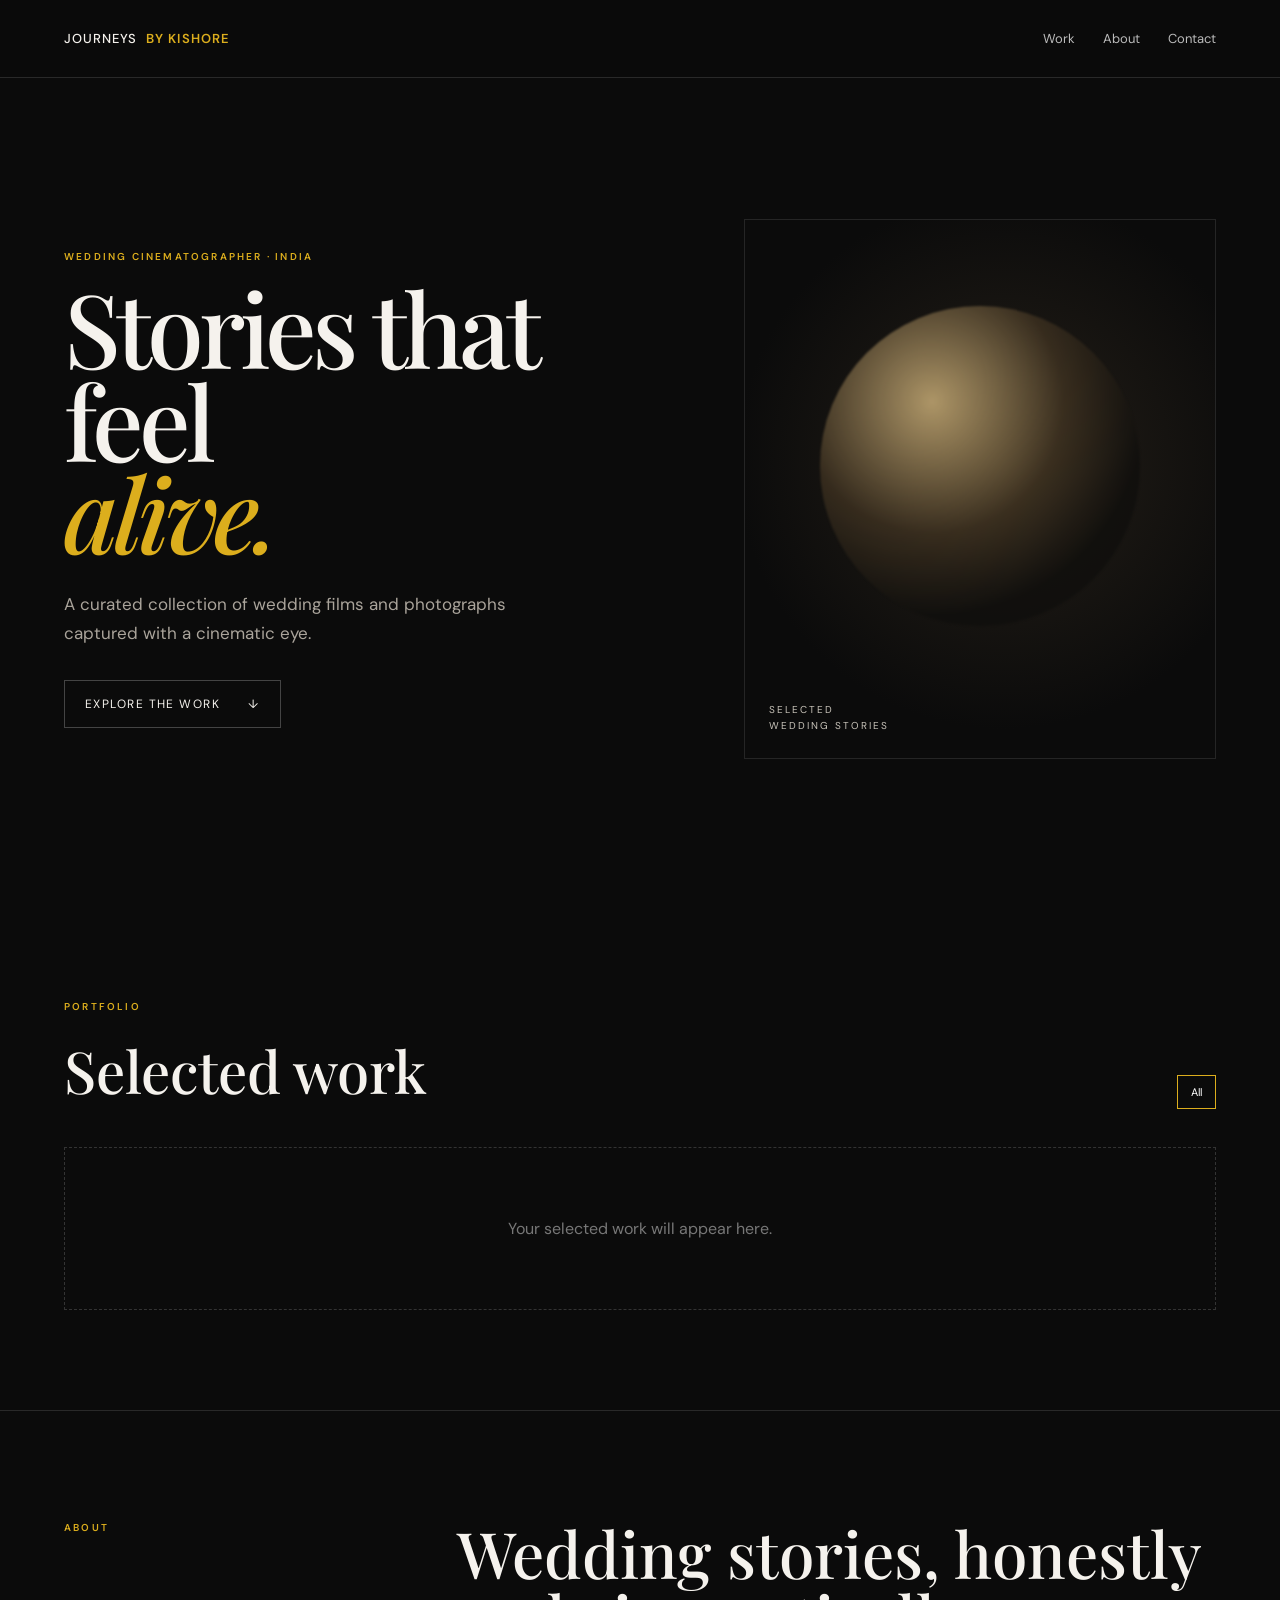
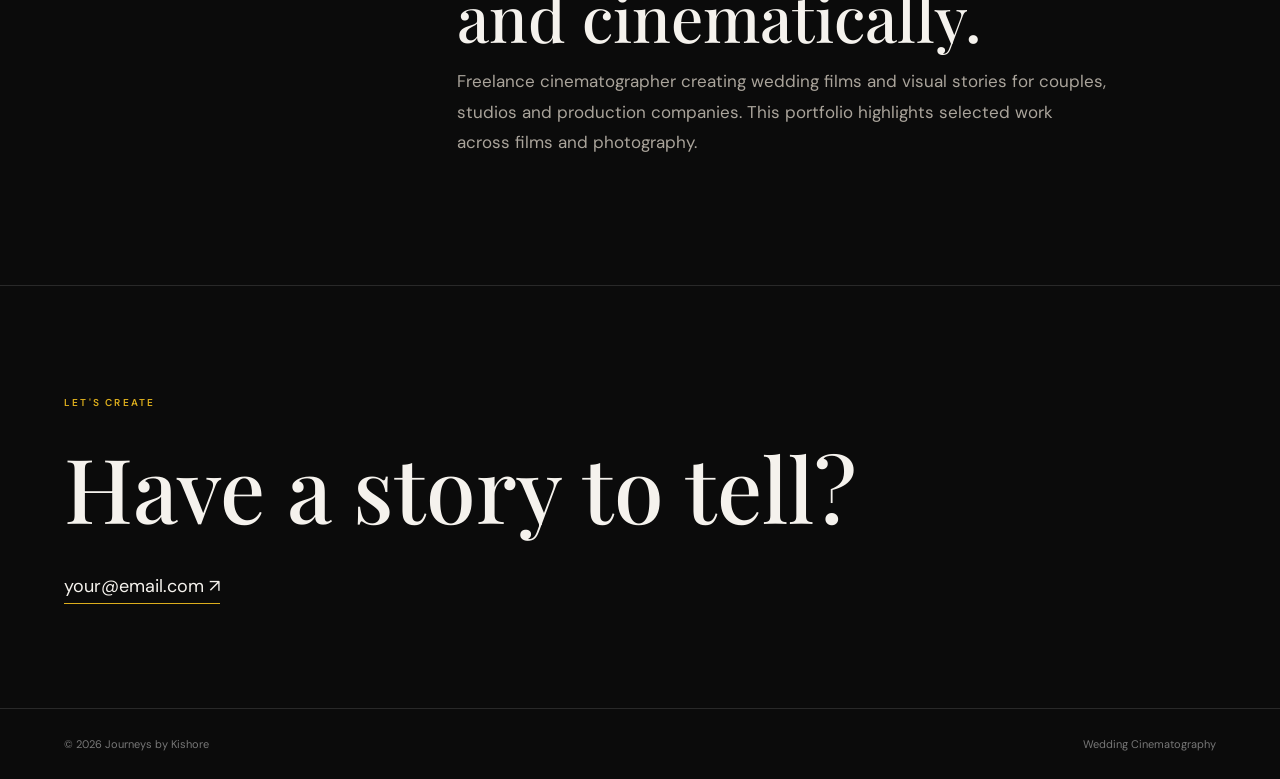
==== index.html @ 0dfd9240 "Add files via upload" ====
<!doctype html>
<html lang="en">
<head>
  <meta charset="utf-8">
  <meta name="viewport" content="width=device-width,initial-scale=1">
  <meta name="description" content="Journeys by Kishore — Wedding Cinematography Portfolio">
  <title>Journeys by Kishore — Wedding Cinematography</title>
  <link rel="preconnect" href="https://fonts.googleapis.com">
  <link rel="preconnect" href="https://fonts.gstatic.com" crossorigin>
  <link href="https://fonts.googleapis.com/css2?family=DM+Sans:wght@400;500;600&family=Playfair+Display:wght@500;600&display=swap" rel="stylesheet">
  <link rel="stylesheet" href="styles.css">
</head>
<body>
  <header class="nav">
    <a class="brand" href="#top"><span>JOURNEYS</span><b>BY KISHORE</b></a>
    <nav>
      <a href="#work">Work</a>
      <a href="#about">About</a>
      <a href="#contact">Contact</a>
    </nav>
  </header>

  <main id="top">
    <section class="hero">
      <div class="hero-copy">
        <p class="eyebrow">WEDDING CINEMATOGRAPHER · INDIA</p>
        <h1>Stories that feel<br><em>alive.</em></h1>
        <p class="intro">A curated collection of wedding films and photographs captured with a cinematic eye.</p>
        <a class="button" href="#work">Explore the work <span>↓</span></a>
      </div>
      <div class="hero-art" aria-hidden="true">
        <div class="hero-orb"></div>
        <div class="hero-caption">SELECTED<br>WEDDING STORIES</div>
      </div>
    </section>

    <section class="work" id="work">
      <div class="section-head">
        <div>
          <p class="eyebrow">PORTFOLIO</p>
          <h2>Selected work</h2>
        </div>
        <div class="filters" id="filters"></div>
      </div>
      <div class="grid" id="projectGrid"></div>
    </section>

    <section class="about" id="about">
      <p class="eyebrow">ABOUT</p>
      <div>
        <h2>Wedding stories, honestly and cinematically.</h2>
        <p>Freelance cinematographer creating wedding films and visual stories for couples, studios and production companies. This portfolio highlights selected work across films and photography.</p>
      </div>
    </section>

    <section class="contact" id="contact">
      <p class="eyebrow">LET'S CREATE</p>
      <h2>Have a story to tell?</h2>
      <a class="contact-link" href="mailto:your@email.com">your@email.com ↗</a>
    </section>
  </main>

  <footer>
    <span>© <span id="year"></span> Journeys by Kishore</span>
    <span>Wedding Cinematography</span>
  </footer>

  <div class="modal" id="videoModal" aria-hidden="true">
    <button class="modal-close" id="modalClose" aria-label="Close">×</button>
    <div class="modal-backdrop" id="modalBackdrop"></div>
    <div class="modal-card">
      <div class="video-wrap" id="videoWrap"></div>
      <div class="modal-info">
        <p class="eyebrow" id="modalCategory"></p>
        <h3 id="modalTitle"></h3>
      </div>
    </div>
  </div>

  <script src="config.js"></script>
  <script src="app.js"></script>
</body>
</html>
---- styles.css ----
:root{
  --bg:#0b0b0b;--panel:#121212;--text:#f5f2ed;--muted:#aaa49b;--line:#292929;
  --gold:#dcae1d;--max:1280px;
}
*{box-sizing:border-box}html{scroll-behavior:smooth}body{margin:0;background:var(--bg);color:var(--text);font-family:"DM Sans",Arial,sans-serif}
a{color:inherit;text-decoration:none}.nav{height:78px;padding:0 5vw;display:flex;align-items:center;justify-content:space-between;border-bottom:1px solid var(--line);position:sticky;top:0;background:rgba(11,11,11,.86);backdrop-filter:blur(18px);z-index:20}
.brand{display:flex;gap:9px;align-items:baseline;letter-spacing:.08em;font-size:13px}.brand span{font-weight:500}.brand b{font-weight:600;color:var(--gold)}
nav{display:flex;gap:28px;color:#bbb;font-size:13px}nav a:hover{color:white}
.hero{min-height:calc(100vh - 78px);max-width:var(--max);margin:auto;padding:8vw 5vw;display:grid;grid-template-columns:1.1fr .9fr;align-items:center;gap:8vw}
.eyebrow{font-size:10px;letter-spacing:.22em;color:var(--gold);margin:0 0 18px;font-weight:600}
h1,h2,h3{font-family:"Playfair Display",Georgia,serif;font-weight:500;margin:0}h1{font-size:clamp(58px,8vw,120px);line-height:.9;letter-spacing:-.05em}h1 em{color:var(--gold);font-style:italic} .intro{max-width:510px;color:var(--muted);font-size:17px;line-height:1.7;margin:32px 0}
.button{display:inline-flex;gap:28px;align-items:center;border:1px solid #444;padding:15px 20px;font-size:12px;text-transform:uppercase;letter-spacing:.12em}.button:hover{border-color:var(--gold);color:var(--gold)}
.hero-art{height:540px;position:relative;overflow:hidden;background:radial-gradient(circle at 55% 45%,#473b24 0,#191612 32%,#0b0b0b 68%);border:1px solid #252525}
.hero-orb{position:absolute;width:68%;aspect-ratio:1;border-radius:50%;left:16%;top:16%;background:radial-gradient(circle at 35% 30%,#c5aa75,#3c3020 43%,#100f0d 70%);filter:blur(1px);opacity:.85}
.hero-caption{position:absolute;bottom:24px;left:24px;color:#c9c4ba;font-size:10px;letter-spacing:.2em;line-height:1.6}
.work{max-width:var(--max);margin:auto;padding:100px 5vw}.section-head{display:flex;justify-content:space-between;gap:30px;align-items:end;margin-bottom:38px}.section-head h2{font-size:58px}.filters{display:flex;flex-wrap:wrap;gap:8px}.filter{border:1px solid #333;background:transparent;color:#aaa;padding:9px 13px;font:inherit;font-size:11px;cursor:pointer}.filter.active,.filter:hover{color:white;border-color:var(--gold)}
.grid{display:grid;grid-template-columns:repeat(2,1fr);gap:18px}.card{position:relative;aspect-ratio:16/10;background:#151515;border:1px solid #242424;overflow:hidden;cursor:pointer}.card-cover{position:absolute;inset:0;background:linear-gradient(135deg,#24201a,#0e0e0e);transition:transform .7s ease,filter .7s}.card:hover .card-cover{transform:scale(1.035);filter:brightness(1.12)}.card-cover img{width:100%;height:100%;object-fit:cover;display:block}.card-overlay{position:absolute;inset:0;background:linear-gradient(180deg,transparent 30%,rgba(0,0,0,.78));display:flex;flex-direction:column;justify-content:end;padding:26px}.card-category{font-size:9px;letter-spacing:.2em;color:var(--gold);margin-bottom:8px}.card-title{font-family:"Playfair Display",Georgia,serif;font-size:29px}.card-meta{font-size:11px;color:#bbb;margin-top:6px}.play{position:absolute;right:22px;top:22px;border:1px solid rgba(255,255,255,.45);width:46px;height:46px;border-radius:50%;display:grid;place-items:center;background:rgba(0,0,0,.28);font-size:14px}
.about{max-width:var(--max);margin:auto;padding:110px 5vw;border-top:1px solid var(--line);display:grid;grid-template-columns:.4fr 1fr;gap:7vw}.about h2{font-size:clamp(42px,5vw,72px);line-height:1}.about p:not(.eyebrow){max-width:650px;color:var(--muted);font-size:17px;line-height:1.8}
.contact{max-width:var(--max);margin:auto;padding:110px 5vw;border-top:1px solid var(--line)}.contact h2{font-size:clamp(50px,7vw,95px);margin-bottom:28px}.contact-link{font-size:18px;border-bottom:1px solid var(--gold);padding-bottom:5px}
footer{border-top:1px solid var(--line);padding:28px 5vw;display:flex;justify-content:space-between;color:#777;font-size:11px}
.modal{position:fixed;inset:0;z-index:50;display:none;align-items:center;justify-content:center;padding:4vw}.modal.open{display:flex}.modal-backdrop{position:absolute;inset:0;background:rgba(0,0,0,.78);backdrop-filter:blur(22px)}.modal-card{position:relative;width:min(1100px,100%);z-index:2}.video-wrap{background:#000;aspect-ratio:16/9;box-shadow:0 20px 80px #000}.video-wrap iframe{width:100%;height:100%;border:0}.modal-info{padding:17px 2px}.modal-info .eyebrow{margin-bottom:6px}.modal-info h3{font-size:28px}.modal-close{position:fixed;right:24px;top:18px;z-index:4;background:none;border:0;color:#fff;font-size:38px;cursor:pointer}
.empty{grid-column:1/-1;border:1px dashed #333;padding:70px;text-align:center;color:#777}
@media(max-width:800px){.nav{height:66px}nav{gap:14px}.hero{grid-template-columns:1fr;min-height:auto;padding-top:75px}.hero-art{height:330px}.section-head{display:block}.filters{margin-top:22px}.grid{grid-template-columns:1fr}.about{grid-template-columns:1fr;gap:25px}footer{display:block;line-height:2.2}.contact{padding-bottom:80px}}
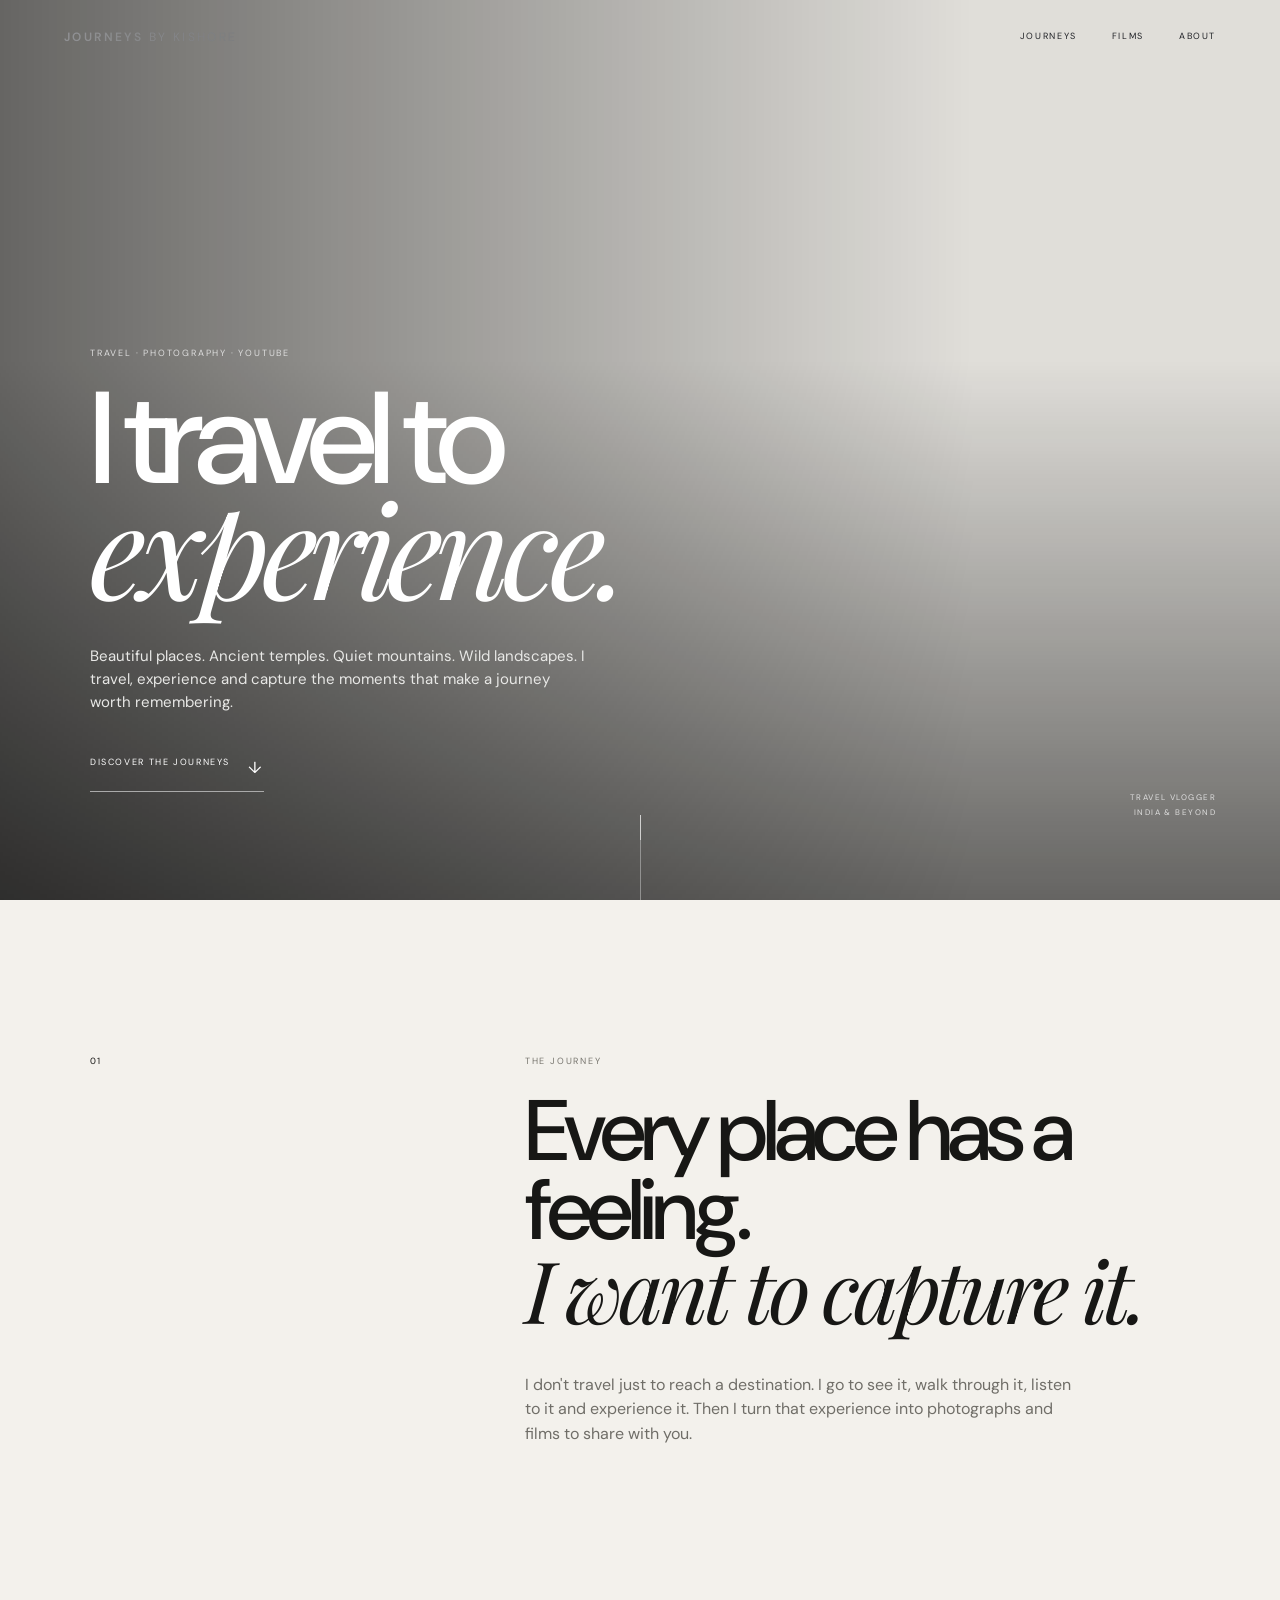
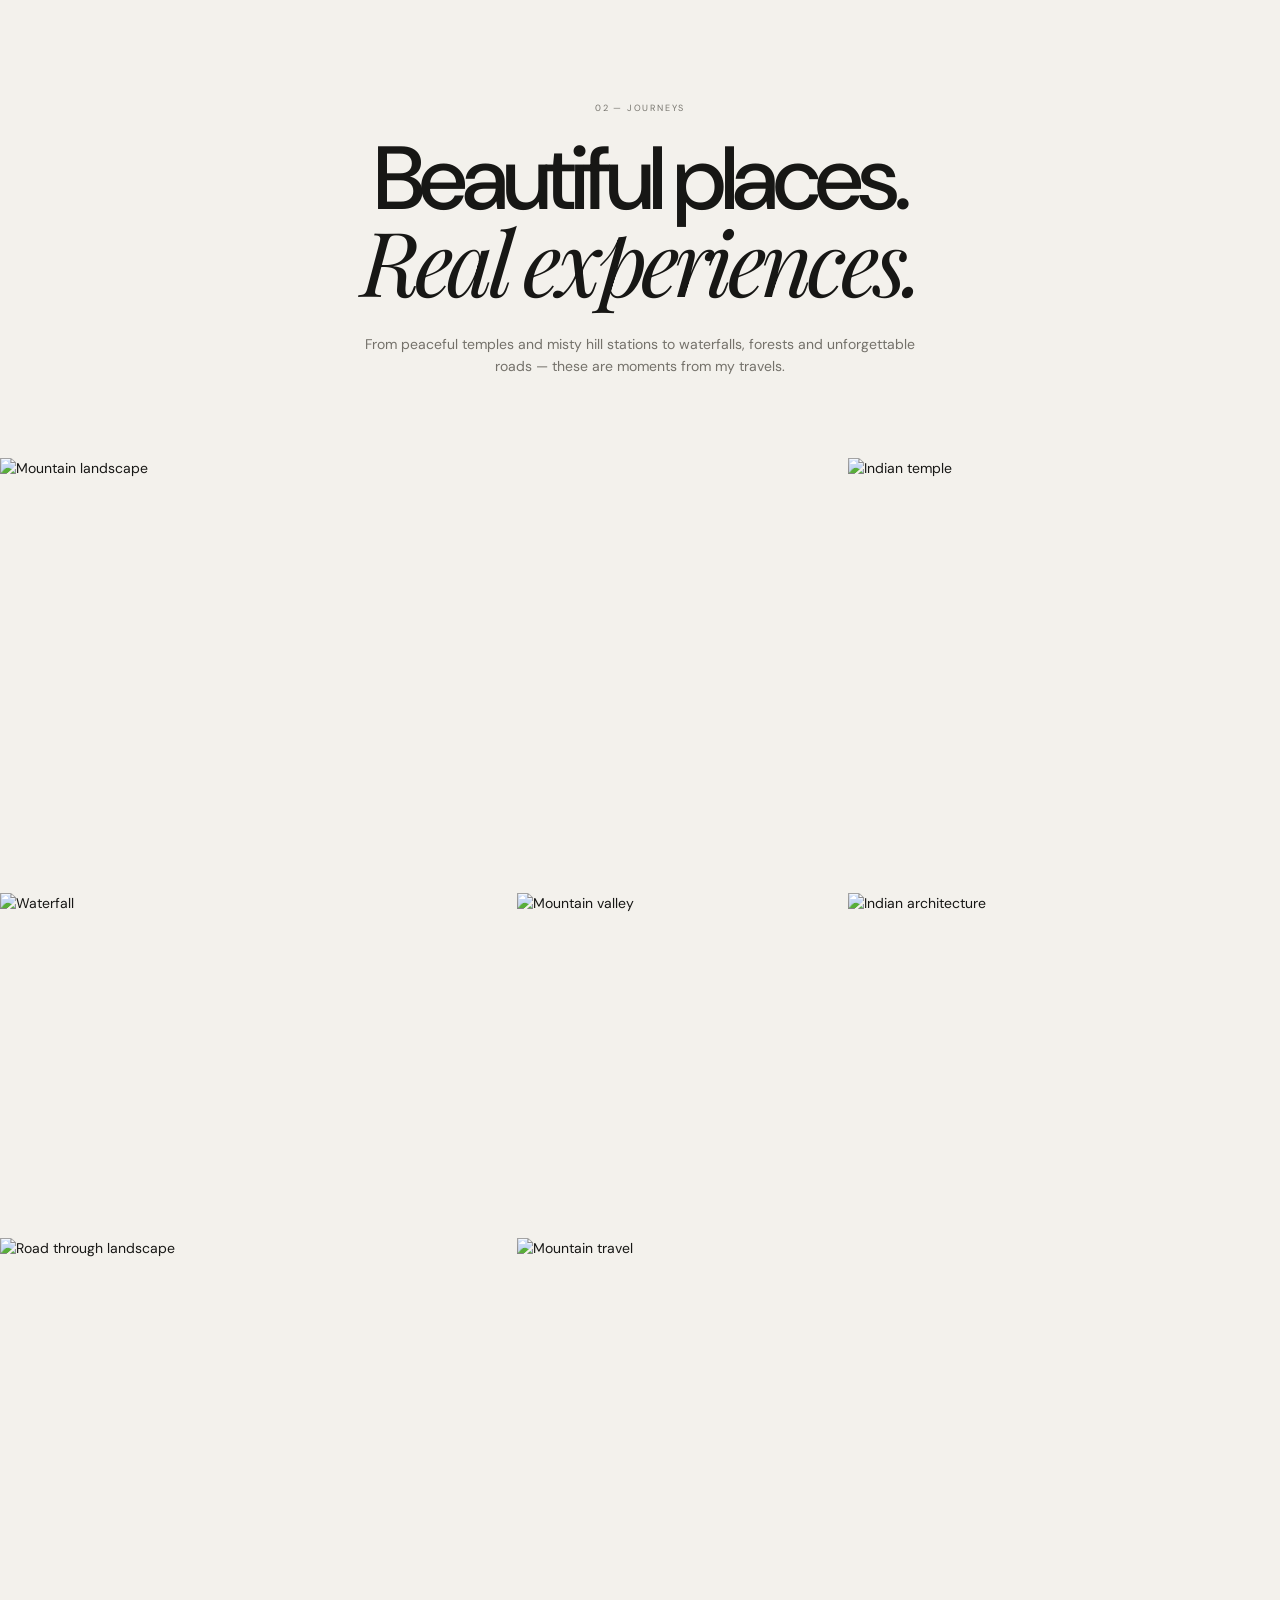
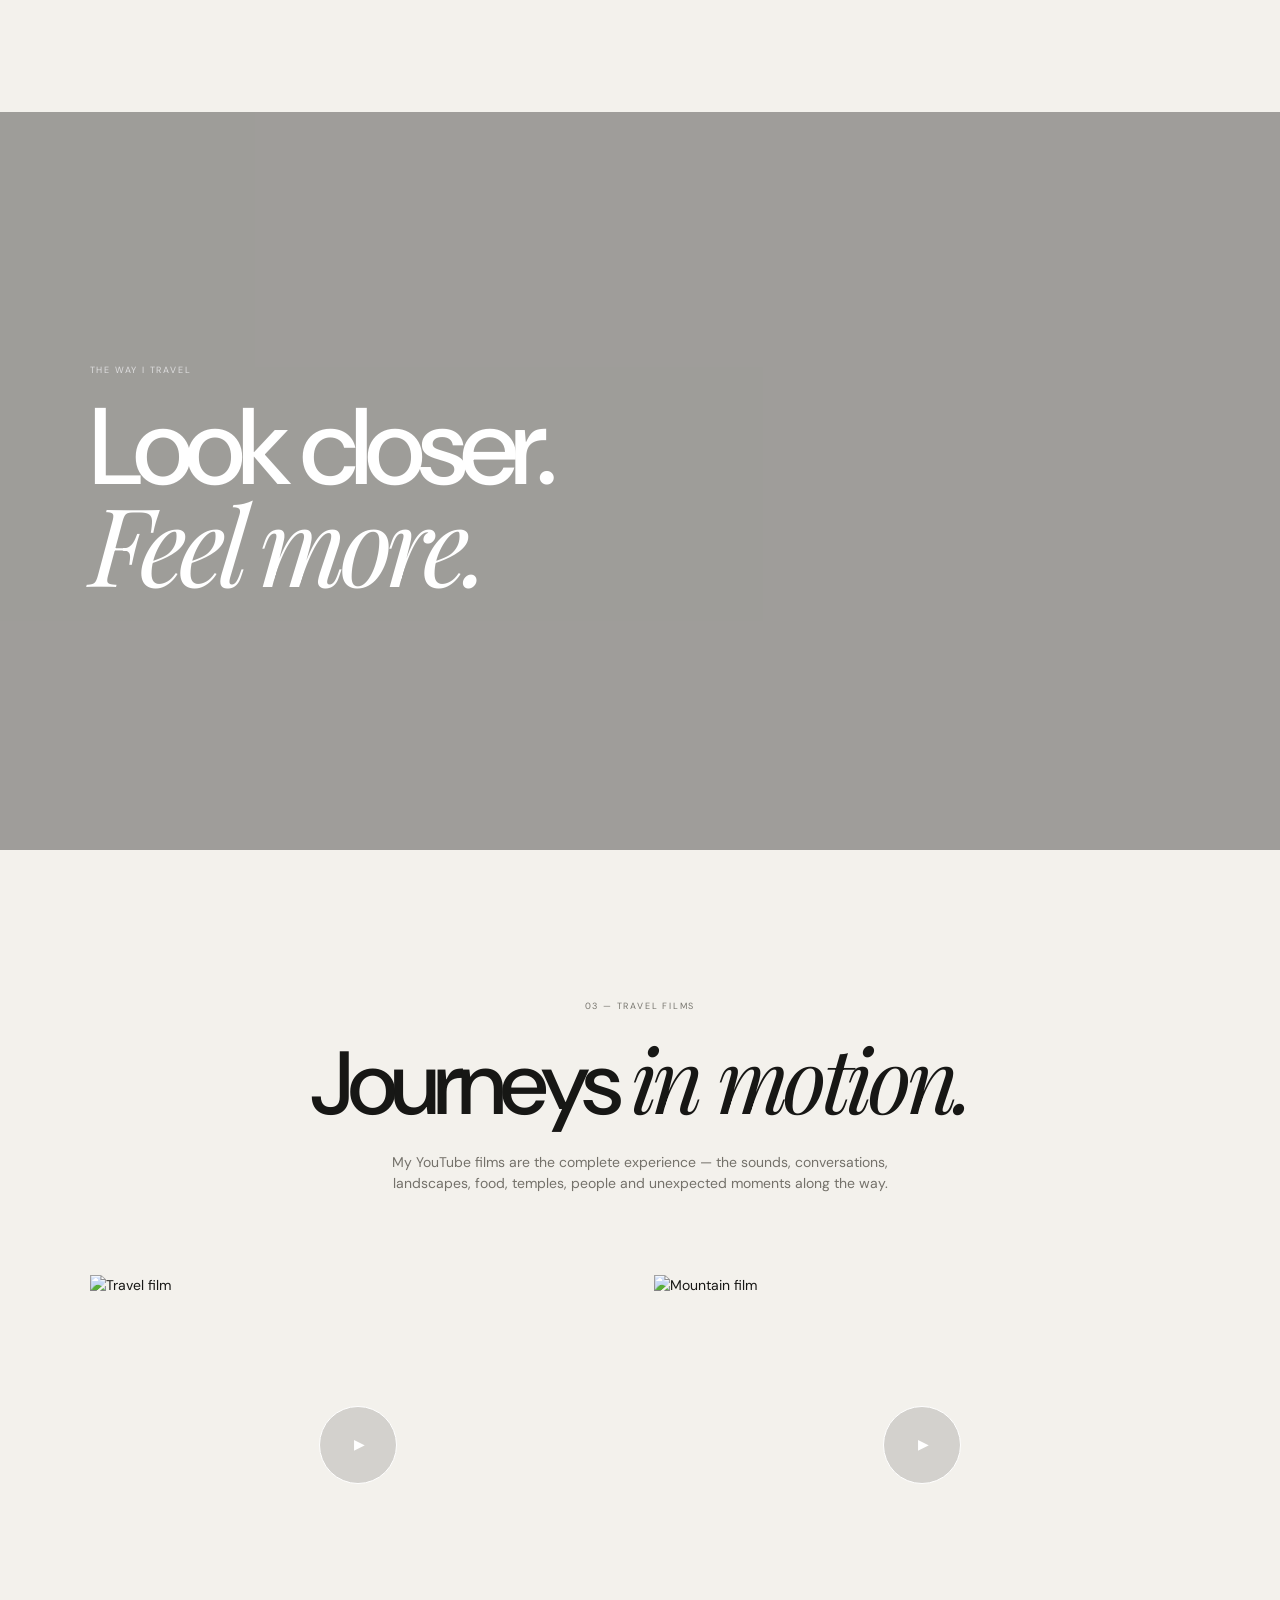
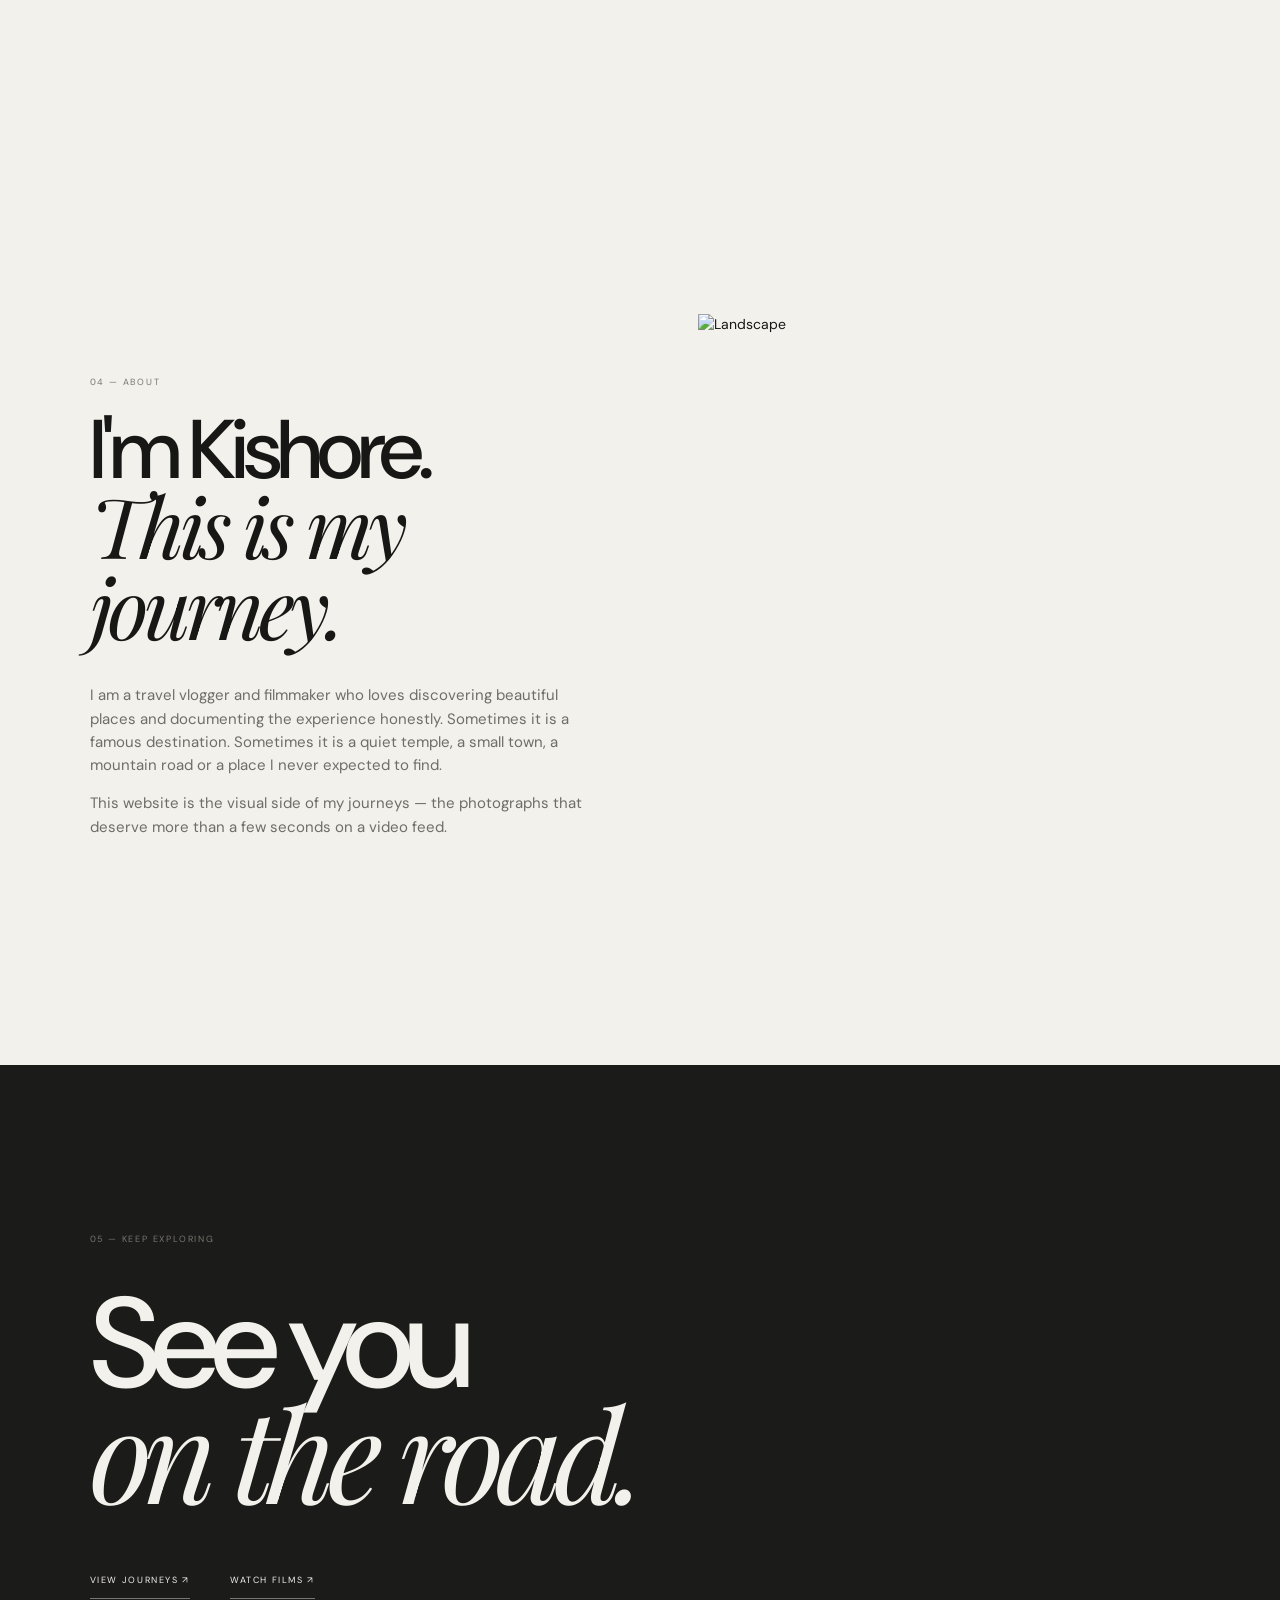
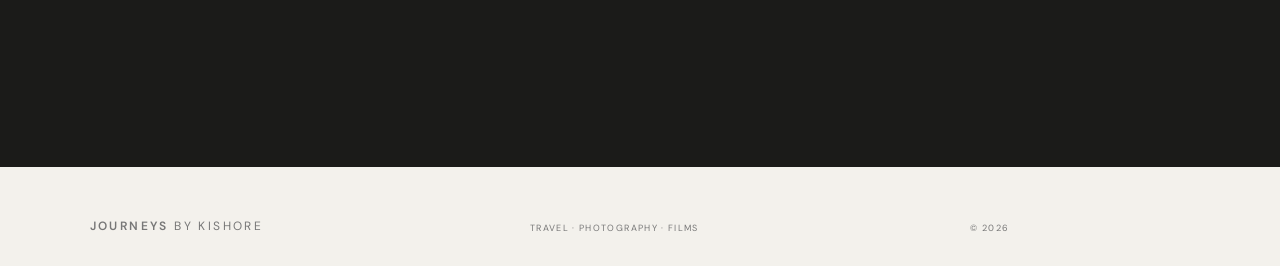
==== commit 6248f1ae: "Add files via upload" ====
--- a/index.html
+++ b/index.html
@@ -1,83 +1,98 @@
 <!doctype html>
 <html lang="en">
 <head>
-  <meta charset="utf-8">
-  <meta name="viewport" content="width=device-width,initial-scale=1">
-  <meta name="description" content="Journeys by Kishore — Wedding Cinematography Portfolio">
-  <title>Journeys by Kishore — Wedding Cinematography</title>
-  <link rel="preconnect" href="https://fonts.googleapis.com">
-  <link rel="preconnect" href="https://fonts.gstatic.com" crossorigin>
-  <link href="https://fonts.googleapis.com/css2?family=DM+Sans:wght@400;500;600&family=Playfair+Display:wght@500;600&display=swap" rel="stylesheet">
-  <link rel="stylesheet" href="styles.css">
+<meta charset="utf-8"><meta name="viewport" content="width=device-width,initial-scale=1">
+<title>Journeys by Kishore — Travel Vlogger</title>
+<meta name="description" content="Journeys by Kishore — travel stories, temples, mountains, nature and beautiful places captured through photography and film.">
+<link rel="preconnect" href="https://fonts.googleapis.com"><link rel="preconnect" href="https://fonts.gstatic.com" crossorigin>
+<link href="https://fonts.googleapis.com/css2?family=DM+Sans:wght@400;500;600&family=Playfair+Display:ital,wght@400;500&display=swap" rel="stylesheet">
+<link rel="stylesheet" href="styles.css">
 </head>
 <body>
-  <header class="nav">
-    <a class="brand" href="#top"><span>JOURNEYS</span><b>BY KISHORE</b></a>
-    <nav>
-      <a href="#work">Work</a>
-      <a href="#about">About</a>
-      <a href="#contact">Contact</a>
-    </nav>
-  </header>
+<div class="preloader"><div class="pre-logo">JOURNEYS<br><em>BY KISHORE</em></div><div class="progress"></div></div>
 
-  <main id="top">
-    <section class="hero">
-      <div class="hero-copy">
-        <p class="eyebrow">WEDDING CINEMATOGRAPHER · INDIA</p>
-        <h1>Stories that feel<br><em>alive.</em></h1>
-        <p class="intro">A curated collection of wedding films and photographs captured with a cinematic eye.</p>
-        <a class="button" href="#work">Explore the work <span>↓</span></a>
-      </div>
-      <div class="hero-art" aria-hidden="true">
-        <div class="hero-orb"></div>
-        <div class="hero-caption">SELECTED<br>WEDDING STORIES</div>
-      </div>
-    </section>
+<header class="header">
+  <a href="#top" class="logo">JOURNEYS <span>BY KISHORE</span></a>
+  <nav><a href="#journeys">Journeys</a><a href="#films">Films</a><a href="#about">About</a></nav>
+  <button class="menu" aria-label="Menu"><i></i><i></i></button>
+</header>
 
-    <section class="work" id="work">
-      <div class="section-head">
-        <div>
-          <p class="eyebrow">PORTFOLIO</p>
-          <h2>Selected work</h2>
-        </div>
-        <div class="filters" id="filters"></div>
-      </div>
-      <div class="grid" id="projectGrid"></div>
-    </section>
+<main id="top">
+<section class="hero">
+  <div class="hero-photo"></div><div class="hero-dark"></div>
+  <div class="hero-content">
+    <p class="label">TRAVEL · PHOTOGRAPHY · YOUTUBE</p>
+    <h1>I travel to<br><em>experience.</em></h1>
+    <p class="hero-description">Beautiful places. Ancient temples. Quiet mountains. Wild landscapes. I travel, experience and capture the moments that make a journey worth remembering.</p>
+    <a href="#journeys" class="discover">DISCOVER THE JOURNEYS <b>↓</b></a>
+  </div>
+  <div class="hero-side">TRAVEL VLOGGER<br>INDIA & BEYOND</div>
+  <div class="scroll-line"></div>
+</section>
 
-    <section class="about" id="about">
-      <p class="eyebrow">ABOUT</p>
-      <div>
-        <h2>Wedding stories, honestly and cinematically.</h2>
-        <p>Freelance cinematographer creating wedding films and visual stories for couples, studios and production companies. This portfolio highlights selected work across films and photography.</p>
-      </div>
-    </section>
+<section class="statement">
+  <div class="section-no">01</div>
+  <div class="statement-inner">
+    <p class="eyebrow">THE JOURNEY</p>
+    <h2>Every place has a feeling.<br><em>I want to capture it.</em></h2>
+    <p class="statement-copy">I don't travel just to reach a destination. I go to see it, walk through it, listen to it and experience it. Then I turn that experience into photographs and films to share with you.</p>
+  </div>
+</section>
 
-    <section class="contact" id="contact">
-      <p class="eyebrow">LET'S CREATE</p>
-      <h2>Have a story to tell?</h2>
-      <a class="contact-link" href="mailto:your@email.com">your@email.com ↗</a>
-    </section>
-  </main>
-
-  <footer>
-    <span>© <span id="year"></span> Journeys by Kishore</span>
-    <span>Wedding Cinematography</span>
-  </footer>
-
-  <div class="modal" id="videoModal" aria-hidden="true">
-    <button class="modal-close" id="modalClose" aria-label="Close">×</button>
-    <div class="modal-backdrop" id="modalBackdrop"></div>
-    <div class="modal-card">
-      <div class="video-wrap" id="videoWrap"></div>
-      <div class="modal-info">
-        <p class="eyebrow" id="modalCategory"></p>
-        <h3 id="modalTitle"></h3>
-      </div>
-    </div>
+<section class="journeys" id="journeys">
+  <div class="center-heading">
+    <p class="eyebrow">02 — JOURNEYS</p>
+    <h2>Beautiful places.<br><em>Real experiences.</em></h2>
+    <p>From peaceful temples and misty hill stations to waterfalls, forests and unforgettable roads — these are moments from my travels.</p>
   </div>
 
-  <script src="config.js"></script>
-  <script src="app.js"></script>
-</body>
-</html>
+  <!-- Edge-to-edge editorial image field: intentionally NO captions/text over photographs -->
+  <div class="image-field">
+    <a class="tile tile-a" href="journey.html"><img src="https://images.unsplash.com/photo-1464822759023-fed622ff2c3b?auto=format&fit=crop&w=1800&q=90" alt="Mountain landscape"></a>
+    <a class="tile tile-b" href="journey.html"><img src="https://images.unsplash.com/photo-1548013146-72479768bada?auto=format&fit=crop&w=1100&q=90" alt="Indian temple"></a>
+    <a class="tile tile-c" href="journey.html"><img src="https://images.unsplash.com/photo-1433086966358-54859d0ed716?auto=format&fit=crop&w=1100&q=90" alt="Waterfall"></a>
+    <a class="tile tile-d" href="journey.html"><img src="https://images.unsplash.com/photo-1486911278844-a81c5267e227?auto=format&fit=crop&w=1100&q=90" alt="Mountain valley"></a>
+    <a class="tile tile-e" href="journey.html"><img src="https://images.unsplash.com/photo-1477587458883-47145ed94245?auto=format&fit=crop&w=1800&q=90" alt="Indian architecture"></a>
+    <a class="tile tile-f" href="journey.html"><img src="https://images.unsplash.com/photo-1500534623283-312aade485b7?auto=format&fit=crop&w=1100&q=90" alt="Road through landscape"></a>
+    <a class="tile tile-g" href="journey.html"><img src="https://images.unsplash.com/photo-1526772662000-3f88f10405ff?auto=format&fit=crop&w=1100&q=90" alt="Mountain travel"></a>
+    <a class="tile tile-h" href="journey.html"><img src="https://images.unsplash.com/photo-1524492412937-b28074a5d7da?auto=format&fit=crop&w=1800&q=90" alt="Indian heritage"></a>
+  </div>
+</section>
+
+<section class="full-quote">
+  <div class="quote-image"></div><div class="quote-overlay"></div>
+  <div class="quote-content"><p class="eyebrow">THE WAY I TRAVEL</p><h2>Look closer.<br><em>Feel more.</em></h2></div>
+</section>
+
+<section class="films" id="films">
+  <div class="center-heading">
+    <p class="eyebrow">03 — TRAVEL FILMS</p>
+    <h2>Journeys <em>in motion.</em></h2>
+    <p>My YouTube films are the complete experience — the sounds, conversations, landscapes, food, temples, people and unexpected moments along the way.</p>
+  </div>
+  <div class="film-grid">
+    <a class="film" href="https://www.youtube.com/" target="_blank" rel="noopener"><div class="film-image"><img src="https://images.unsplash.com/photo-1500530855697-b586d89ba3ee?auto=format&fit=crop&w=1800&q=90" alt="Travel film"><span>▶</span></div></a>
+    <a class="film" href="https://www.youtube.com/" target="_blank" rel="noopener"><div class="film-image"><img src="https://images.unsplash.com/photo-1464278533981-50106e6176b1?auto=format&fit=crop&w=1800&q=90" alt="Mountain film"><span>▶</span></div></a>
+  </div>
+</section>
+
+<section class="about" id="about">
+  <div class="about-copy">
+    <p class="eyebrow">04 — ABOUT</p>
+    <h2>I'm Kishore.<br><em>This is my journey.</em></h2>
+    <p>I am a travel vlogger and filmmaker who loves discovering beautiful places and documenting the experience honestly. Sometimes it is a famous destination. Sometimes it is a quiet temple, a small town, a mountain road or a place I never expected to find.</p>
+    <p>This website is the visual side of my journeys — the photographs that deserve more than a few seconds on a video feed.</p>
+  </div>
+  <div class="about-photo"><img src="https://images.unsplash.com/photo-1500534314209-a25ddb2bd429?auto=format&fit=crop&w=1600&q=90" alt="Landscape"></div>
+</section>
+
+<section class="final">
+  <p class="eyebrow">05 — KEEP EXPLORING</p>
+  <h2>See you<br><em>on the road.</em></h2>
+  <div class="final-links"><a href="#journeys">VIEW JOURNEYS ↗</a><a href="#films">WATCH FILMS ↗</a></div>
+</section>
+</main>
+
+<footer><a class="logo" href="#top">JOURNEYS <span>BY KISHORE</span></a><span>TRAVEL · PHOTOGRAPHY · FILMS</span><span>© 2026</span></footer>
+<script src="app.js"></script>
+</body></html>
--- a/styles.css
+++ b/styles.css
@@ -1,23 +1 @@
-:root{
-  --bg:#0b0b0b;--panel:#121212;--text:#f5f2ed;--muted:#aaa49b;--line:#292929;
-  --gold:#dcae1d;--max:1280px;
-}
-*{box-sizing:border-box}html{scroll-behavior:smooth}body{margin:0;background:var(--bg);color:var(--text);font-family:"DM Sans",Arial,sans-serif}
-a{color:inherit;text-decoration:none}.nav{height:78px;padding:0 5vw;display:flex;align-items:center;justify-content:space-between;border-bottom:1px solid var(--line);position:sticky;top:0;background:rgba(11,11,11,.86);backdrop-filter:blur(18px);z-index:20}
-.brand{display:flex;gap:9px;align-items:baseline;letter-spacing:.08em;font-size:13px}.brand span{font-weight:500}.brand b{font-weight:600;color:var(--gold)}
-nav{display:flex;gap:28px;color:#bbb;font-size:13px}nav a:hover{color:white}
-.hero{min-height:calc(100vh - 78px);max-width:var(--max);margin:auto;padding:8vw 5vw;display:grid;grid-template-columns:1.1fr .9fr;align-items:center;gap:8vw}
-.eyebrow{font-size:10px;letter-spacing:.22em;color:var(--gold);margin:0 0 18px;font-weight:600}
-h1,h2,h3{font-family:"Playfair Display",Georgia,serif;font-weight:500;margin:0}h1{font-size:clamp(58px,8vw,120px);line-height:.9;letter-spacing:-.05em}h1 em{color:var(--gold);font-style:italic} .intro{max-width:510px;color:var(--muted);font-size:17px;line-height:1.7;margin:32px 0}
-.button{display:inline-flex;gap:28px;align-items:center;border:1px solid #444;padding:15px 20px;font-size:12px;text-transform:uppercase;letter-spacing:.12em}.button:hover{border-color:var(--gold);color:var(--gold)}
-.hero-art{height:540px;position:relative;overflow:hidden;background:radial-gradient(circle at 55% 45%,#473b24 0,#191612 32%,#0b0b0b 68%);border:1px solid #252525}
-.hero-orb{position:absolute;width:68%;aspect-ratio:1;border-radius:50%;left:16%;top:16%;background:radial-gradient(circle at 35% 30%,#c5aa75,#3c3020 43%,#100f0d 70%);filter:blur(1px);opacity:.85}
-.hero-caption{position:absolute;bottom:24px;left:24px;color:#c9c4ba;font-size:10px;letter-spacing:.2em;line-height:1.6}
-.work{max-width:var(--max);margin:auto;padding:100px 5vw}.section-head{display:flex;justify-content:space-between;gap:30px;align-items:end;margin-bottom:38px}.section-head h2{font-size:58px}.filters{display:flex;flex-wrap:wrap;gap:8px}.filter{border:1px solid #333;background:transparent;color:#aaa;padding:9px 13px;font:inherit;font-size:11px;cursor:pointer}.filter.active,.filter:hover{color:white;border-color:var(--gold)}
-.grid{display:grid;grid-template-columns:repeat(2,1fr);gap:18px}.card{position:relative;aspect-ratio:16/10;background:#151515;border:1px solid #242424;overflow:hidden;cursor:pointer}.card-cover{position:absolute;inset:0;background:linear-gradient(135deg,#24201a,#0e0e0e);transition:transform .7s ease,filter .7s}.card:hover .card-cover{transform:scale(1.035);filter:brightness(1.12)}.card-cover img{width:100%;height:100%;object-fit:cover;display:block}.card-overlay{position:absolute;inset:0;background:linear-gradient(180deg,transparent 30%,rgba(0,0,0,.78));display:flex;flex-direction:column;justify-content:end;padding:26px}.card-category{font-size:9px;letter-spacing:.2em;color:var(--gold);margin-bottom:8px}.card-title{font-family:"Playfair Display",Georgia,serif;font-size:29px}.card-meta{font-size:11px;color:#bbb;margin-top:6px}.play{position:absolute;right:22px;top:22px;border:1px solid rgba(255,255,255,.45);width:46px;height:46px;border-radius:50%;display:grid;place-items:center;background:rgba(0,0,0,.28);font-size:14px}
-.about{max-width:var(--max);margin:auto;padding:110px 5vw;border-top:1px solid var(--line);display:grid;grid-template-columns:.4fr 1fr;gap:7vw}.about h2{font-size:clamp(42px,5vw,72px);line-height:1}.about p:not(.eyebrow){max-width:650px;color:var(--muted);font-size:17px;line-height:1.8}
-.contact{max-width:var(--max);margin:auto;padding:110px 5vw;border-top:1px solid var(--line)}.contact h2{font-size:clamp(50px,7vw,95px);margin-bottom:28px}.contact-link{font-size:18px;border-bottom:1px solid var(--gold);padding-bottom:5px}
-footer{border-top:1px solid var(--line);padding:28px 5vw;display:flex;justify-content:space-between;color:#777;font-size:11px}
-.modal{position:fixed;inset:0;z-index:50;display:none;align-items:center;justify-content:center;padding:4vw}.modal.open{display:flex}.modal-backdrop{position:absolute;inset:0;background:rgba(0,0,0,.78);backdrop-filter:blur(22px)}.modal-card{position:relative;width:min(1100px,100%);z-index:2}.video-wrap{background:#000;aspect-ratio:16/9;box-shadow:0 20px 80px #000}.video-wrap iframe{width:100%;height:100%;border:0}.modal-info{padding:17px 2px}.modal-info .eyebrow{margin-bottom:6px}.modal-info h3{font-size:28px}.modal-close{position:fixed;right:24px;top:18px;z-index:4;background:none;border:0;color:#fff;font-size:38px;cursor:pointer}
-.empty{grid-column:1/-1;border:1px dashed #333;padding:70px;text-align:center;color:#777}
-@media(max-width:800px){.nav{height:66px}nav{gap:14px}.hero{grid-template-columns:1fr;min-height:auto;padding-top:75px}.hero-art{height:330px}.section-head{display:block}.filters{margin-top:22px}.grid{grid-template-columns:1fr}.about{grid-template-columns:1fr;gap:25px}footer{display:block;line-height:2.2}.contact{padding-bottom:80px}}
+:root{--paper:#f3f1ec;--ink:#171715;--muted:#77756e;--line:#d8d4cc;--serif:"Playfair Display",Georgia,serif;--sans:"DM Sans",Arial,sans-serif}*{box-sizing:border-box}html{scroll-behavior:smooth}body{margin:0;background:var(--paper);color:var(--ink);font-family:var(--sans);font-size:14px;line-height:1.55}a{color:inherit;text-decoration:none}img{display:block;width:100%;height:100%;object-fit:cover}.preloader{position:fixed;z-index:100;inset:0;background:#191917;color:#f3f1ec;display:grid;place-items:center;animation:hideLoader .8s 1.8s forwards}.pre-logo{text-align:center;font-size:19px;letter-spacing:.24em;line-height:1.25}.pre-logo em{font:italic 15px var(--serif);letter-spacing:.12em}.progress{position:absolute;bottom:11%;height:1px;width:150px;background:#555;overflow:hidden}.progress:after{content:"";display:block;height:100%;background:#eee;animation:progress 1.55s ease forwards}@keyframes progress{from{width:0}to{width:100%}}@keyframes hideLoader{to{opacity:0;visibility:hidden}}.header{position:fixed;z-index:40;top:0;left:0;width:100%;padding:28px 5vw;display:flex;align-items:center;justify-content:space-between;color:#fff;mix-blend-mode:difference}.logo{font-size:12px;letter-spacing:.2em;font-weight:600}.logo span{font-weight:400}.header nav{display:flex;gap:35px;text-transform:uppercase;font-size:9px;letter-spacing:.18em}.header nav a:after{content:"";display:block;width:0;height:1px;background:currentColor;transition:.35s}.header nav a:hover:after{width:100%}.menu{display:none}.hero{height:100svh;min-height:700px;position:relative;color:#fff;overflow:hidden}.hero-photo{position:absolute;inset:-5%;background:url("https://images.unsplash.com/photo-1500534623283-312aade485b7?auto=format&fit=crop&w=2600&q=92") center/cover;will-change:transform}.hero-dark{position:absolute;inset:0;background:linear-gradient(90deg,rgba(0,0,0,.58),rgba(0,0,0,.08) 76%),linear-gradient(0deg,rgba(0,0,0,.55),transparent 60%)}.hero-content{position:absolute;z-index:2;left:7vw;bottom:12vh;max-width:920px;will-change:transform}.label,.eyebrow,.section-no{font-size:9px;letter-spacing:.2em;text-transform:uppercase}.hero .label{color:#ddd}.hero h1{font-size:clamp(72px,10.2vw,150px);line-height:.83;letter-spacing:-.065em;font-weight:500;margin:23px 0 35px}.hero h1 em,.statement h2 em,.journeys h2 em,.full-quote h2 em,.films h2 em,.about h2 em,.final h2 em{font-family:var(--serif);font-weight:400}.hero-description{max-width:500px;font-size:15px;color:#e8e8e6;margin-bottom:36px}.discover{display:inline-flex;gap:18px;border-bottom:1px solid #aaa;padding-bottom:10px;font-size:9px;letter-spacing:.18em}.discover b{font-size:16px;font-weight:400}.hero-side{position:absolute;right:5vw;bottom:9vh;z-index:2;font-size:8px;letter-spacing:.18em;text-align:right;color:#ddd;line-height:1.8}.scroll-line{position:absolute;left:50%;bottom:0;height:85px;width:1px;background:#aaa;opacity:.7}.scroll-line:after{content:"";position:absolute;top:0;left:0;width:1px;height:25px;background:#fff;animation:scrollPulse 1.8s infinite}@keyframes scrollPulse{0%{transform:translateY(0);opacity:0}30%{opacity:1}100%{transform:translateY(60px);opacity:0}}.statement{padding:155px 7vw;display:grid;grid-template-columns:1fr 2fr;gap:8vw}.statement-inner{max-width:920px}.eyebrow{color:#77756e;margin:0 0 23px}.statement h2{font-size:clamp(48px,6.7vw,98px);line-height:.92;letter-spacing:-.06em;font-weight:500;margin:0}.statement-copy{max-width:560px;color:#706e68;font-size:16px;margin:38px 0 0}.journeys{padding:100px 0 0}.center-heading{text-align:center;max-width:760px;margin:0 auto 80px;padding:0 30px}.center-heading h2{font-size:clamp(50px,7vw,100px);line-height:.9;letter-spacing:-.06em;font-weight:500;margin:0 0 27px}.center-heading>p:last-child{max-width:570px;margin:auto;color:#74716a;font-size:14px}.image-field{display:grid;grid-template-columns:1.22fr .78fr 1.02fr;grid-template-rows:34vw 27vw 37vw;gap:0;overflow:hidden}.tile{display:block;overflow:hidden;position:relative}.tile img{transition:transform 1s cubic-bezier(.2,.65,.2,1),filter .6s}.tile:hover img{transform:scale(1.055);filter:brightness(.9)}.tile-a{grid-column:1/3;grid-row:1}.tile-b{grid-column:3;grid-row:1}.tile-c{grid-column:1;grid-row:2}.tile-d{grid-column:2;grid-row:2}.tile-e{grid-column:3;grid-row:2/4}.tile-f{grid-column:1;grid-row:3}.tile-g{grid-column:2;grid-row:3}.tile-h{display:none}.full-quote{height:82vh;min-height:600px;position:relative;display:flex;align-items:center;padding:0 7vw;color:#fff;overflow:hidden}.quote-image{position:absolute;inset:-4%;background:url("https://images.unsplash.com/photo-1464822759023-fed622ff2c3b?auto=format&fit=crop&w=2500&q=92") center/cover;will-change:transform}.quote-overlay{position:absolute;inset:0;background:rgba(0,0,0,.35)}.quote-content{position:relative}.full-quote h2{font-size:clamp(62px,8.5vw,130px);line-height:.86;letter-spacing:-.065em;font-weight:500;margin:0}.full-quote .eyebrow{color:#ddd}.films{padding:150px 7vw}.films .center-heading{margin-bottom:80px}.film-grid{display:grid;grid-template-columns:1fr 1fr;gap:28px}.film-image{position:relative;overflow:hidden}.film-image img{aspect-ratio:1.58/1;transition:transform .9s}.film:hover img{transform:scale(1.04)}.film-image span{position:absolute;left:50%;top:50%;transform:translate(-50%,-50%);width:78px;height:78px;border:1px solid #fff;border-radius:50%;display:grid;place-items:center;color:#fff;font-size:14px;padding-left:3px;background:#0002}.about{padding:150px 7vw;display:grid;grid-template-columns:1fr 1fr;gap:9vw;align-items:center}.about h2{font-size:clamp(50px,6.5vw,96px);line-height:.9;letter-spacing:-.06em;font-weight:500;margin:0 0 35px}.about-copy p:not(.eyebrow){max-width:500px;color:#6f6d67;font-size:15px}.about-photo img{aspect-ratio:.82/1}.final{min-height:78vh;background:#1b1b19;color:#f3f1ec;padding:150px 7vw;display:flex;flex-direction:column;justify-content:center}.final h2{font-size:clamp(75px,10vw,150px);line-height:.84;letter-spacing:-.065em;font-weight:500;margin:20px 0 60px}.final-links{display:flex;gap:40px}.final-links a{font-size:9px;letter-spacing:.18em;border-bottom:1px solid #777;padding-bottom:10px}footer{padding:50px 7vw 30px;display:grid;grid-template-columns:2fr 2fr 1fr;align-items:end;font-size:9px;letter-spacing:.15em;color:#777}.menu i{display:block;width:23px;height:1px;background:#fff;margin:5px}@media(max-width:800px){.header{padding:21px 6vw}.header nav{display:none}.menu{display:block;background:none;border:0}.hero{min-height:650px}.hero-content{left:6vw;right:6vw;bottom:11vh}.hero h1{font-size:17vw}.hero-side{display:none}.scroll-line{height:55px}.statement{display:block;padding:100px 6vw}.section-no{margin-bottom:45px}.statement h2{font-size:14vw}.statement-copy{font-size:15px}.journeys{padding-top:75px}.center-heading{margin-bottom:55px}.center-heading h2{font-size:14vw}.image-field{grid-template-columns:1fr 1fr;grid-template-rows:60vw 72vw 60vw 72vw;gap:0}.tile-a{grid-column:1/3;grid-row:1}.tile-b{grid-column:1;grid-row:2}.tile-c{grid-column:2;grid-row:2}.tile-d{grid-column:1;grid-row:3}.tile-e{grid-column:2;grid-row:3}.tile-f{grid-column:1/3;grid-row:4}.tile-g,.tile-h{display:none}.full-quote{height:66vh;min-height:500px;padding:0 6vw}.quote-image{background-attachment:scroll}.full-quote h2{font-size:15vw}.films,.about{padding:100px 6vw}.film-grid{grid-template-columns:1fr}.about{grid-template-columns:1fr;gap:55px}.about h2{font-size:14vw}.about-photo{order:-1}.final{min-height:65vh;padding:100px 6vw}.final h2{font-size:17vw}.final-links{flex-direction:column;gap:20px}.final-links a{align-self:flex-start}footer{grid-template-columns:1fr;gap:18px;padding:40px 6vw}}
